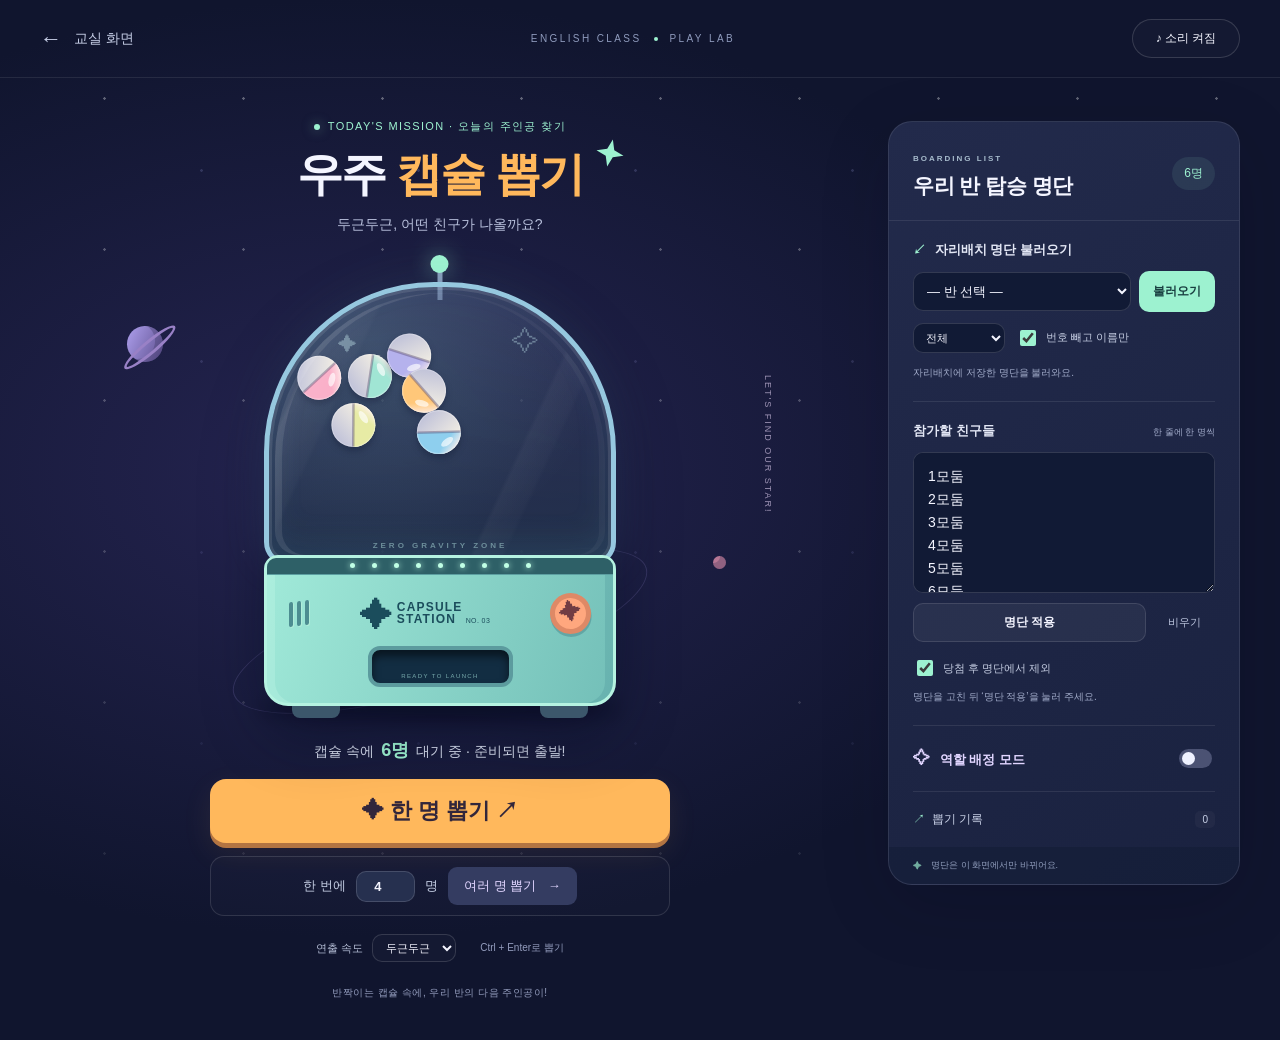
==== capsule/index.html @ 3802c1b8 "Add space capsule draw as a separate classroom tool Preserve the existing roulette and add a capsule" ====
<!DOCTYPE html>
<html lang="ko">
<head>
  <meta charset="UTF-8">
  <meta name="viewport" content="width=device-width,initial-scale=1">
  <meta name="theme-color" content="#10152e">
  <meta name="description" content="우리 반의 오늘의 주인공! 통통 튀는 우주 캡슐로 한 명, 여러 명, 역할을 뽑아요.">
  <title>우주 캡슐 뽑기 · English Class</title>
  <link rel="stylesheet" href="style.css">
  <script src="app.js" defer></script>
</head>
<body>
  <div class="space-stars" aria-hidden="true"></div>
  <header class="topbar">
    <a class="back-link" href="../"><span aria-hidden="true">←</span> 교실 화면</a>
    <span class="brand">ENGLISH CLASS <span class="brand-dot"></span> PLAY LAB</span>
    <button id="sound" class="quiet-button" type="button" aria-pressed="true">♪ 소리 켜짐</button>
  </header>
  <main class="layout">
    <section class="play-area" aria-labelledby="page-title">
      <div class="mission-label"><span></span> TODAY'S MISSION · 오늘의 주인공 찾기</div>
      <h1 id="page-title">우주 <span>캡슐 뽑기</span><svg viewBox="0 0 50 50" aria-hidden="true"><path d="M25 2 31 19 48 25 31 31 25 48 19 31 2 25 19 19Z"/></svg></h1>
      <p class="intro">두근두근, 어떤 친구가 나올까요?</p>

      <div class="machine-scene" id="machine-scene">
        <span class="planet planet-one" aria-hidden="true"></span>
        <span class="planet planet-two" aria-hidden="true"></span>
        <span class="orbit-word" aria-hidden="true">LET'S FIND OUR STAR!</span>
        <div class="machine" id="machine" aria-label="알록달록한 캡슐이 떠다니는 우주 캡슐 기계">
          <div class="antenna" aria-hidden="true"><i></i></div>
          <div class="dome">
            <div class="dome-stars" aria-hidden="true">✦ <span>✧</span> ✦</div>
            <canvas id="capsules" aria-hidden="true"></canvas>
            <div class="glass-shine" aria-hidden="true"></div>
            <div class="dome-label" aria-hidden="true">ZERO GRAVITY ZONE</div>
          </div>
          <div class="machine-base">
            <div class="light-strip" aria-hidden="true"><i></i><i></i><i></i><i></i><i></i><i></i><i></i><i></i><i></i></div>
            <div class="base-front">
              <div class="vents" aria-hidden="true"><i></i><i></i><i></i></div>
              <div class="station-mark" aria-hidden="true"><span>✦</span> CAPSULE<br>STATION <small>NO. 03</small></div>
              <div class="dial" aria-hidden="true">✦</div>
            </div>
            <div class="chute" aria-hidden="true"><div class="delivery-capsule"></div><span>READY TO LAUNCH</span></div>
          </div>
          <div class="machine-feet" aria-hidden="true"><i></i><i></i></div>
        </div>
      </div>

      <div class="flight-status" id="flight-status" role="status" aria-live="polite">캡슐을 준비하고 있어요.</div>
      <div class="launch-controls">
        <button id="draw-one" class="launch-button" type="button"><span aria-hidden="true">✦</span> 한 명 뽑기 <span aria-hidden="true">↗</span></button>
        <div class="multi-controls">
          <label for="pick-count">한 번에</label>
          <input id="pick-count" type="number" min="1" max="999" value="4" inputmode="numeric" aria-label="여러 명 뽑기 인원">
          <span>명</span>
          <button id="draw-many" type="button">여러 명 뽑기 <span aria-hidden="true">→</span></button>
        </div>
      </div>
      <div class="play-options">
        <label for="pace">연출 속도</label>
        <select id="pace"><option value="normal">두근두근</option><option value="quick">빠르게</option></select>
        <span class="keyboard-hint">Ctrl + Enter로 뽑기</span>
      </div>
      <p class="footnote">반짝이는 캡슐 속에, 우리 반의 다음 주인공이!</p>
    </section>

    <aside class="control-panel" aria-label="명단과 뽑기 설정">
      <div class="panel-heading"><div><span class="eyebrow">BOARDING LIST</span><h2>우리 반 탑승 명단</h2></div><span id="pool-count" class="count-pill">0명</span></div>
      <fieldset id="settings" class="settings">
        <section class="panel-section">
          <h3><span aria-hidden="true">↙</span> 자리배치 명단 불러오기</h3>
          <div class="row"><label class="sr-only" for="class-select">반 선택</label><select id="class-select"><option value="">— 반 선택 —</option>
<option value="3-3-영어">3-3-영어</option>
<option value="3-4-영어">3-4-영어</option>
<option value="4-1-영어">4-1-영어</option>
<option value="4-2-영어">4-2-영어</option>
<option value="4-3-영어">4-3-영어</option>
<option value="5-1-과학">5-1-과학</option>
<option value="5-2-과학">5-2-과학</option>
<option value="5-3-과학">5-3-과학</option>
<option value="6-1-과학">6-1-과학</option>
<option value="6-2-과학">6-2-과학</option>
<option value="6-3-과학">6-3-과학</option></select><button id="load-class" class="mint-button" type="button">불러오기</button></div>
          <div class="filter-row"><label class="sr-only" for="gender-filter">명단 필터</label><select id="gender-filter"><option value="all">전체</option><option value="male">남학생만</option><option value="female">여학생만</option></select><label class="check"><input type="checkbox" id="strip-number" checked> 번호 빼고 이름만</label></div>
          <p id="load-status" class="hint" role="status">자리배치에 저장한 명단을 불러와요.</p>
        </section>
        <section class="panel-section">
          <div class="section-heading"><h3><label for="names">참가할 친구들</label></h3><span class="hint">한 줄에 한 명씩</span></div>
          <textarea id="names" rows="5" spellcheck="false">1모둠
2모둠
3모둠
4모둠
5모둠
6모둠</textarea>
          <div class="row"><button id="apply-names" class="soft-button" type="button">명단 적용</button><button id="clear-names" class="text-button" type="button">비우기</button></div>
          <label class="check remove-check"><input type="checkbox" id="remove-winners" checked> 당첨 후 명단에서 제외</label>
          <p id="names-status" class="hint" role="status">명단을 고친 뒤 ‘명단 적용’을 눌러 주세요.</p>
        </section>
        <section class="panel-section role-section">
          <label class="role-toggle" for="role-mode"><span><span aria-hidden="true">✧</span> 역할 배정 모드</span><input type="checkbox" id="role-mode" role="switch"></label>
          <div id="role-box" hidden>
            <label class="sr-only" for="roles">배정할 역할</label>
            <textarea id="roles" rows="4" placeholder="왕&#10;신하 x3&#10;농부"></textarea>
            <p class="hint">‘신하 x3’처럼 쓰면 같은 역할을 3명에게 배정해요.</p>
            <div class="row presets"><label class="sr-only" for="preset-select">저장한 역할 세트</label><select id="preset-select"><option value="">저장한 역할 세트</option></select><button id="save-preset" class="icon-button" type="button" title="역할 세트 저장" aria-label="역할 세트 저장">＋</button><button id="delete-preset" class="icon-button" type="button" title="선택한 역할 세트 삭제" aria-label="선택한 역할 세트 삭제">−</button></div>
            <p id="role-status" class="role-summary"></p>
          </div>
        </section>
      </fieldset>
      <details class="history-section"><summary>뽑기 기록 <span id="history-count">0</span></summary><ol id="history-list"><li class="empty-history">첫 번째 주인공을 뽑아 보세요.</li></ol></details>
      <div class="panel-footer"><span aria-hidden="true">✦</span> 명단은 이 화면에서만 바뀌어요.</div>
    </aside>
  </main>

  <dialog id="result-dialog" aria-labelledby="result-title">
    <div class="result-header"><span class="eyebrow" id="result-eyebrow">MISSION COMPLETE</span><h2 id="result-title">오늘의 주인공!</h2><p id="result-subtitle" role="status" aria-live="polite">캡슐이 열리고 있어요.</p></div>
    <div id="winner-cards" class="winner-cards"></div>
    <div class="result-actions"><button id="keep-winners" class="soft-button" type="button">명단 유지</button><button id="exclude-winners" class="launch-button" type="button">제외하고 계속 <span aria-hidden="true">↗</span></button></div>
  </dialog>
  <canvas id="confetti" aria-hidden="true"></canvas>
</body>
</html>
---- capsule/style.css ----
@font-face{font-family:A2Z;src:url('../font/A2Z-Regular.ttf') format('truetype');font-weight:400;font-display:swap}
@font-face{font-family:A2Z;src:url('../font/A2Z-Bold.ttf') format('truetype');font-weight:700;font-display:swap}
@font-face{font-family:A2Z;src:url('../font/A2Z-Black.ttf') format('truetype');font-weight:900;font-display:swap}
:root{color-scheme:dark;--bg:#10152e;--panel:#1b2342;--line:#ffffff16;--text:#f4f5ff;--muted:#a0aac8;--mint:#9df2d0;--orange:#ffb85c;--pink:#fa9fba}
*{box-sizing:border-box}
body{margin:0;background:radial-gradient(ellipse at 28% 45%,#252451 0,transparent 58%),var(--bg);font-family:A2Z,sans-serif;color:var(--text);min-height:100vh}
button,input,textarea,select{font:inherit}
button,a,input,textarea,select,summary{-webkit-tap-highlight-color:transparent}
button,select,summary{cursor:pointer}
button{border:0;color:inherit;transition:transform .18s,filter .18s,background .18s}
button:hover:enabled{filter:brightness(1.12);transform:translateY(-2px)}
button:active:enabled{transform:translateY(1px)}
button:disabled{cursor:default;opacity:.45}
:focus-visible{outline:3px solid var(--mint);outline-offset:4px}
input,select,textarea{border:1px solid #ffffff24;background:#111a35;color:var(--text);border-radius:10px;min-width:0}
input:focus,textarea:focus,select:focus{border-color:var(--mint)}
select{padding:10px 9px;font-size:13px}
textarea{display:block;width:100%;padding:12px 14px;resize:vertical;line-height:1.65;font-size:14px;min-height:90px}
input[type=checkbox]{accent-color:var(--mint);width:16px;height:16px;flex-shrink:0;cursor:pointer}
a{color:inherit;text-decoration:none}
[hidden]{display:none!important}
.sr-only{position:absolute;width:1px;height:1px;padding:0;margin:-1px;overflow:hidden;clip:rect(0,0,0,0);white-space:nowrap;border:0}
.space-stars{position:fixed;inset:0;z-index:-1;pointer-events:none;background-image:radial-gradient(circle,#ffffff88 1px,transparent 1.5px),radial-gradient(circle,#9496d966 1px,transparent 1.6px);background-size:139px 151px,217px 191px;background-position:35px 23px,93px 75px;mask-image:linear-gradient(#000a,#0002)}
.topbar{height:78px;max-width:1480px;margin:auto;padding:0 40px;display:flex;align-items:center;justify-content:space-between;border-bottom:1px solid var(--line);gap:16px}
.back-link{display:flex;align-items:center;gap:12px;font-size:14px;color:#c6cee6}
.back-link span{font-size:22px}
.back-link:hover{color:var(--mint)}
.brand{font-size:10px;letter-spacing:2.4px;color:#8f9bbd;display:flex;align-items:center;gap:12px}
.brand-dot{width:4px;height:4px;background:var(--mint);border-radius:50%}
.quiet-button{border:1px solid #ffffff26;background:#ffffff05;padding:10px 14px;border-radius:24px;font-size:12px;min-width:108px}
.layout{max-width:1390px;margin:auto;display:grid;grid-template-columns:minmax(0,1fr) 352px;gap:48px;padding:36px 40px 40px;align-items:start}
.play-area{text-align:center;min-width:0;position:relative}
.mission-label{font-size:11px;letter-spacing:1.4px;color:var(--mint);display:flex;gap:8px;align-items:center;justify-content:center;margin:5px 0 12px}
.mission-label>span{width:6px;height:6px;border-radius:50%;background:var(--mint);box-shadow:0 0 12px #9df2d080}
h1{font-size:clamp(32px,3.6vw,49px);font-weight:900;letter-spacing:-2px;margin:0;line-height:1.25;position:relative;display:inline-block}
h1>span{color:var(--orange)}
h1 svg{position:absolute;right:-42px;top:-8px;width:30px;fill:var(--mint);transform:rotate(12deg)}
.intro{font-size:14px;color:#b8c0dc;margin:12px 0 0}
.machine-scene{height:488px;position:relative;display:flex;align-items:flex-end;justify-content:center;margin:0 auto 14px;max-width:680px}
.machine-scene:before{content:'';width:430px;height:110px;position:absolute;bottom:35px;border:1px solid #b4a0f22c;border-radius:50%;transform:rotate(-17deg)}
.machine-scene:after{content:'';position:absolute;bottom:1px;width:360px;height:24px;border-radius:50%;background:#03061777;filter:blur(9px)}
.planet{position:absolute;border-radius:50%;background:linear-gradient(140deg,#b0a2f0,#5b4c8b);width:36px;height:36px;left:4%;top:19%;box-shadow:inset -6px -6px 0 #2c264b44;transform:rotate(-24deg)}
.planet:after{content:'';position:absolute;top:16px;left:-12px;width:60px;height:8px;border:3px solid #9981c6;border-radius:50%;transform:rotate(-16deg)}
.planet-two{width:13px;height:13px;left:auto;right:8%;top:66%;background:var(--pink);opacity:.7;transform:none}
.planet-two:after{display:none}
.orbit-word{position:absolute;right:1%;top:29%;font-size:9px;letter-spacing:2px;color:#9e94b5;writing-mode:vertical-rl}
.machine{width:352px;height:440px;position:relative;z-index:1;filter:drop-shadow(0 20px 30px #02092066);transform-origin:50% 90%}
.antenna{position:absolute;top:-17px;left:50%;width:5px;height:35px;background:#8494b7;transform:translateX(-50%);z-index:0}
.antenna i{position:absolute;width:18px;height:18px;top:-10px;left:-7px;border-radius:50%;background:var(--mint);box-shadow:0 0 22px #9df2d07a}
.dome{position:relative;height:284px;border-radius:170px 170px 24px 24px;border:5px solid #96c8df;background:radial-gradient(ellipse at 30% 20%,#a1f2e52b,transparent 70%),linear-gradient(#4b528066,#24344dd9);overflow:hidden;box-shadow:inset 0 0 0 3px #ffffff1a,inset 0 -15px 35px #5cb1cd22,0 0 45px #72d8d918}
#capsules{width:100%;height:100%;display:block}
.dome-stars{position:absolute;top:40px;left:69px;font-size:19px;color:#c6ebef66;letter-spacing:75px;white-space:nowrap;pointer-events:none}
.dome-stars span{font-size:27px}
.glass-shine{position:absolute;inset:6px;border-radius:inherit;pointer-events:none;background:linear-gradient(115deg,transparent 14%,#ffffff12 15%,#ffffff06 24%,transparent 25%,transparent 70%,#ffffff09 71%,#ffffff05 77%,transparent 78%);box-shadow:inset 7px 0 0 #ffffff18,inset -6px 0 0 #ffffff0a}
.dome-label{position:absolute;bottom:11px;left:0;right:0;font-size:8px;font-weight:700;letter-spacing:3px;color:#b1e2e080;pointer-events:none}
.machine-base{margin-top:-11px;position:relative;border-radius:14px 14px 24px 24px;background:linear-gradient(110deg,#a1ead9,#73bfb8);height:151px;border:3px solid #b5f3e1;box-shadow:inset -8px 0 0 #529a9b55,inset 8px 0 0 #d4ffed33}
.light-strip{height:17px;display:flex;align-items:center;justify-content:center;gap:17px;border-bottom:1px solid #5c9fa1;background:#2e6067;border-radius:9px 9px 0 0}
.light-strip i{display:block;width:5px;height:5px;background:#c0ffe5;box-shadow:0 0 6px #c0ffe5;border-radius:50%;transition:background .2s}
.base-front{display:flex;align-items:center;justify-content:space-between;padding:15px 22px 8px;height:70px}
.vents{display:flex;gap:4px;transform:skewY(-7deg)}
.vents i{width:4px;height:25px;border-radius:5px;background:#4d8d91;box-shadow:1px 1px 0 #c6f6de88}
.station-mark{font-size:12px;font-weight:900;letter-spacing:1.2px;line-height:1.05;color:#1b4d5c;position:relative;text-align:left;padding-left:28px}
.station-mark>span{font-size:32px;position:absolute;left:-9px;top:-1px}
.station-mark small{font-size:7px;font-weight:400;letter-spacing:.4px;margin-left:5px}
.dial{width:41px;height:41px;background:#ffa77e;border:5px solid #de8966;border-radius:50%;color:#713c43;font-size:23px;line-height:29px;box-shadow:0 3px 0 #4e8c9188;transform:rotate(-12deg)}
.chute{height:41px;border:4px solid #5c9b9e;background:#122d42;box-shadow:inset 0 6px 8px #0008;border-radius:12px;margin:1px auto;width:145px;position:relative;overflow:hidden}
.chute>span{font-size:6px;letter-spacing:1.4px;color:#7aadae;position:absolute;bottom:4px;left:0;right:0}
.delivery-capsule{position:absolute;left:54px;top:-45px;width:31px;height:31px;border-radius:50%;background:linear-gradient(#ffb6cd 0 48%,#ba6a86 49% 53%,#fff2d7 54%);box-shadow:0 3px 8px #0008}
.machine-feet{display:flex;justify-content:space-between;margin:0 28px}
.machine-feet i{width:48px;height:12px;background:#3c576b;border-radius:0 0 8px 8px}
.mixing .machine{animation:machine-rumble .17s ease-in-out infinite alternate}
.mixing .light-strip i{animation:lights .35s infinite alternate}
.mixing .light-strip i:nth-child(2n){animation-delay:.17s}
.mixing .dial{animation:dial-spin .9s linear infinite}
.delivering .delivery-capsule{animation:delivery .65s cubic-bezier(.22,.8,.3,1) both}
.delivering .antenna i{background:#ffbb67;box-shadow:0 0 45px #ffbb67}
@keyframes machine-rumble{from{transform:rotate(-.65deg) translateY(0)}to{transform:rotate(.65deg) translateY(-2px)}}
@keyframes lights{to{background:#ffd68a;box-shadow:0 0 13px #ffd68a}}
@keyframes dial-spin{to{transform:rotate(348deg)}}
@keyframes delivery{0%{top:-45px;transform:rotate(-90deg)}65%{top:0;transform:rotate(10deg)}85%{top:-8px}100%{top:0;transform:rotate(0)}}
.flight-status{height:auto;min-height:24px;font-size:14px;color:#d5dbec;margin:0 10px 15px;line-height:1.6}
.flight-status strong{font-size:18px;color:var(--mint);margin:0 3px}
.launch-controls{max-width:460px;margin:auto;display:grid;gap:13px}
.launch-button{background:var(--orange);color:#32263b;font-weight:900;border-radius:16px;padding:17px 25px;font-size:22px;box-shadow:0 5px 0 #b27442,0 10px 30px #ffb85c16;display:flex;justify-content:center;align-items:center;gap:22px;min-height:62px}
.launch-button>span:first-child{font-size:27px}
.multi-controls{display:flex;align-items:center;justify-content:center;gap:10px;background:#ffffff04;border:1px solid #ffffff1f;border-radius:14px;padding:10px 14px;font-size:13px;color:#c5cee4}
#pick-count{width:59px;text-align:center;padding:7px 3px;font-weight:700;background:#26304f}
#draw-many{border-radius:9px;background:#343c61;font-size:13px;padding:10px 16px;color:#e1d5ff;white-space:nowrap}
#draw-many span{margin-left:8px}
.play-options{display:flex;align-items:center;justify-content:center;gap:9px;margin-top:18px;color:#b6bfd7;font-size:11px}
.play-options select{padding:6px 9px;font-size:11px;background:#ffffff05}
.keyboard-hint{font-size:10px;margin-left:15px;color:#939cbd}
.footnote{font-size:10px;letter-spacing:.5px;color:#939cbd;margin:24px 0 0}
.control-panel{background:linear-gradient(145deg,#222a4b,#1a2240);border:1px solid #ffffff18;border-radius:24px;box-shadow:0 20px 70px #02061826;margin-top:7px;overflow:hidden}
.panel-heading{padding:25px 24px 20px;display:flex;align-items:center;justify-content:space-between;gap:12px;border-bottom:1px solid var(--line)}
.eyebrow{font-size:8px;color:#a7bbcc;letter-spacing:2px;font-weight:700}
.panel-heading h2{font-size:21px;margin:7px 0 0;font-weight:900;letter-spacing:-.5px}
.count-pill{display:inline-flex;background:#9df2d017;color:var(--mint);font-size:12px;padding:8px 12px;border-radius:20px;white-space:nowrap}
.settings{padding:0 24px;margin:0;border:0;min-width:0}
.panel-section{border-bottom:1px solid var(--line);padding:20px 0}
h3{font-size:13px;font-weight:700;margin:0 0 12px;color:#e3e7f5}
h3>span{color:var(--mint);margin-right:5px}
.row{display:flex;gap:8px;align-items:center}
.row>select{flex:1;width:0}
.mint-button{font-size:12px;padding:12px 14px;border-radius:10px;background:var(--mint);color:#193f40;font-weight:700;white-space:nowrap}
.filter-row{display:flex;gap:11px;align-items:center;margin:11px 0}
.filter-row select{font-size:11px;padding:7px 8px;width:92px}
.check{display:flex;gap:7px;align-items:center;font-size:11px;color:#c5cde2;line-height:1.4}
.hint{font-size:10px;color:var(--muted);line-height:1.7;margin:9px 0 0;overflow-wrap:anywhere}
.hint.ok{color:var(--mint)}
.hint.error{color:#ffb6bc}
.section-heading{display:flex;justify-content:space-between;align-items:baseline;gap:8px}
.section-heading .hint{margin:0;font-size:9px}
#names{margin-bottom:10px}
.soft-button{background:#ffffff0d;border:1px solid #ffffff1e;border-radius:10px;padding:10px 18px;font-size:12px;font-weight:700}
#apply-names{flex:1}
.text-button{background:transparent;color:#b9c2db;font-size:11px;padding:10px 14px;border-radius:10px}
.remove-check{margin-top:15px}
.role-toggle{display:flex;align-items:center;justify-content:space-between;cursor:pointer;font-size:13px;font-weight:700;color:#e1d5ff;gap:12px}
.role-toggle>span>span{font-size:17px;margin-right:6px}
.role-toggle input{appearance:none;width:33px;height:19px;border-radius:20px;background:#4b5273;border:0;position:relative;transition:background .2s}
.role-toggle input:before{content:'';position:absolute;width:13px;height:13px;background:#eff2ff;border-radius:50%;top:3px;left:3px;transition:transform .2s}
.role-toggle input:checked{background:#9a84dc}
.role-toggle input:checked:before{transform:translateX(14px)}
#role-box{margin-top:15px}
.presets{margin-top:12px}
.presets select{font-size:11px;padding:9px 7px}
.icon-button{width:31px;height:31px;border-radius:8px;background:#ffffff09;border:1px solid #ffffff18;font-size:17px;line-height:1}
.role-summary{font-size:11px;color:var(--mint);margin:12px 0 0;line-height:1.6}
.history-section{padding:19px 24px;font-size:12px}
.history-section summary{color:#c9d1e7;list-style:none;display:flex;justify-content:space-between;align-items:center}
.history-section summary:before{content:'↗';margin-right:7px;color:var(--mint)}
.history-section summary>span{margin-left:auto;font-size:10px;padding:3px 7px;background:#ffffff09;border-radius:5px}
.history-section[open] summary{margin-bottom:12px}
#history-list{padding-left:20px;max-height:175px;overflow:auto;font-size:11px;line-height:1.8;color:#c7cfe3;margin:0}
#history-list li{padding:5px 0}
.empty-history{list-style:none;margin-left:-20px;color:#929dbd}
.panel-footer{background:#111a3166;padding:12px 24px;font-size:9px;color:#929fbe;display:flex;gap:9px;align-items:center}
.panel-footer span{color:#9df2d0aa}
#result-dialog{color:var(--text);background:radial-gradient(ellipse at top,#33345d,#1c2442 70%);border:1px solid #a9b1ef40;border-radius:30px;box-shadow:0 35px 100px #0007;width:min(940px,calc(100% - 40px));max-height:calc(100dvh - 40px);padding:38px 30px 30px;overflow:auto}
#result-dialog::backdrop{background:#070b23dc;backdrop-filter:blur(8px)}
.result-header{text-align:center}
.result-header .eyebrow{font-size:10px;color:var(--mint);letter-spacing:3px}
.result-header h2{font-size:38px;font-weight:900;color:var(--orange);letter-spacing:-1px;margin:10px 0}
.result-header p{font-size:13px;color:#bec7e0;min-height:21px;margin:8px 0 24px}
.winner-cards{display:grid;grid-template-columns:repeat(auto-fit,minmax(160px,1fr));gap:15px;max-width:780px;margin:0 auto 28px}
.winner-cards.single{max-width:360px;grid-template-columns:1fr}
.winner-card{position:relative;min-height:178px;border-radius:20px;border:1px solid #ffffff18;background:#ffffff05;display:flex;flex-direction:column;align-items:center;justify-content:center;overflow:hidden;padding:24px 12px;isolation:isolate}
.single .winner-card{min-height:260px}
.winner-role{font-size:13px;line-height:1.4;color:#d7d7f1;margin-bottom:15px;min-height:19px;overflow-wrap:anywhere;text-align:center;z-index:2}
.winner-name{font-size:clamp(23px,3vw,38px);font-weight:900;text-align:center;line-height:1.3;overflow-wrap:anywhere;max-width:100%;padding:8px 15px;z-index:2;background:#fff0d4;color:#47344d;border-radius:12px;box-shadow:0 4px 0 #d39c65;opacity:0;transform:scale(.7) translateY(15px)}
.single .winner-name{font-size:clamp(35px,5vw,58px)}
.reveal-shell{position:absolute;width:78px;height:78px;left:calc(50% - 39px);top:calc(50% - 26px);z-index:3;filter:drop-shadow(0 6px 10px #0004);animation:shell-wait .8s ease-in-out infinite alternate}
.shell-top,.shell-bottom{position:absolute;width:78px;height:39px;background:linear-gradient(120deg,#fff8,var(--cap-color,#ffabca) 60%);border:2px solid #ffffff50;transition:transform .7s cubic-bezier(.2,.8,.2,1),opacity .7s}
.shell-top{top:0;border-radius:50px 50px 0 0;border-bottom:3px solid #68416d88}
.shell-bottom{bottom:0;border-radius:0 0 50px 50px;background:linear-gradient(130deg,#fff8e4,#e0def1);border-top:2px solid #81709177}
.shell-top:before{content:'';position:absolute;width:16px;height:7px;border-radius:50%;background:#fff9;top:9px;left:12px;transform:rotate(-29deg)}
.opened .reveal-shell{animation:none}
.opened .shell-top{transform:translate(-18px,-85px) rotate(-30deg);opacity:0}
.opened .shell-bottom{transform:translate(16px,85px) rotate(24deg);opacity:0}
.opened .winner-name{animation:name-reveal .65s .15s cubic-bezier(.2,1.4,.3,1) forwards}
.winner-card.opened{border-color:#9df2d038;background:radial-gradient(ellipse,#ffce8a14,transparent 80%),#ffffff05}
.winner-card.opened:after{content:'✦';position:absolute;top:19px;right:17px;font-size:16px;color:var(--orange);animation:star-reveal .7s forwards}
@keyframes shell-wait{to{transform:translateY(-8px) rotate(10deg)}}
@keyframes name-reveal{to{opacity:1;transform:scale(1) translateY(0)}}
@keyframes star-reveal{from{transform:scale(0) rotate(-90deg)}to{transform:scale(1) rotate(0)}}
.result-actions{display:flex;justify-content:center;gap:12px;position:sticky;bottom:-30px;background:linear-gradient(transparent,#1c2442 30%);padding:16px 0 8px}
.result-actions .soft-button{font-size:14px;padding:13px 23px;background:#313956}
.result-actions .launch-button{font-size:16px;min-height:48px;padding:13px 23px;gap:12px;border-radius:12px;box-shadow:0 3px 0 #b27442}
#confetti{position:fixed;inset:0;width:100%;height:100%;pointer-events:none;z-index:99999}
@media(min-width:1600px){.layout{padding-top:50px;gap:75px}.machine-scene{height:530px}.machine{transform:scale(1.08);transform-origin:bottom}.mixing .machine{animation:none}}
@media(max-width:1100px){.layout{gap:25px;padding:30px 24px}.topbar{padding:0 24px}.control-panel{width:320px}.layout{grid-template-columns:minmax(0,1fr) 320px}.machine-scene{height:460px}.planet-one{left:0}.planet-two,.orbit-word{display:none}h1{font-size:36px}h1 svg{right:-29px;width:23px}.launch-controls{max-width:380px}.settings{padding:0 20px}.panel-heading{padding:22px 20px}.panel-heading h2{font-size:19px}.keyboard-hint{display:none}}
@media(max-width:780px){.topbar{height:66px;padding:0 20px}.brand{font-size:8px;letter-spacing:1px}.brand-dot,.brand-dot~*{display:none}.layout{grid-template-columns:1fr;gap:32px;padding:27px 20px 35px}.play-area{max-width:650px;margin:auto;width:100%}.control-panel{width:100%;max-width:580px;margin:0 auto}.machine-scene{height:460px;margin-top:0}.footnote{display:none}.play-options{margin-top:17px}.panel-heading{padding:24px}.settings{padding:0 24px}.mission-label{font-size:10px}.control-panel h2{font-size:22px}.history-section{padding:20px 24px}.planet-one{left:6%}.planet-two{display:block}.orbit-word{display:block;right:2%}}
@media(max-width:420px){.brand{display:none}.topbar{padding:0 18px}.layout{padding:25px 16px 30px}h1{font-size:34px}.intro{font-size:12px}.machine-scene{height:421px;margin-bottom:0}.machine{transform:scale(.88);transform-origin:50% 100%}.mixing .machine{animation:none}.machine-scene:before{width:310px;bottom:40px}.machine-scene:after{width:280px}.planet-one{left:0%;top:15%;width:26px;height:26px}.planet-one:after{width:43px;left:-9px;top:11px}.orbit-word{display:none}.flight-status{font-size:12px}.launch-button{font-size:20px}.multi-controls{gap:7px;padding:10px}.multi-controls button{padding:10px 12px!important}.mission-label{letter-spacing:.8px;font-size:9px}.panel-heading{padding:22px 20px}.settings{padding:0 20px}.result-header h2{font-size:30px}#result-dialog{padding:30px 17px 20px;width:calc(100% - 20px);max-height:calc(100dvh - 20px);border-radius:24px}.winner-cards{grid-template-columns:repeat(2,minmax(0,1fr));gap:10px}.winner-cards.single{grid-template-columns:1fr}.winner-name{font-size:24px;padding:8px}.winner-role{font-size:12px}.winner-card{min-height:170px;padding:20px 8px}.result-actions{gap:8px;bottom:-20px}.result-actions button{padding:12px 15px!important;font-size:13px!important}}
@media(prefers-reduced-motion:reduce){*,*:before,*:after{animation:none!important;transition:none!important;scroll-behavior:auto!important}.opened .winner-name{opacity:1;transform:none}.opened .reveal-shell{display:none}.delivery-capsule{display:none}.result-header p{transition:none}}
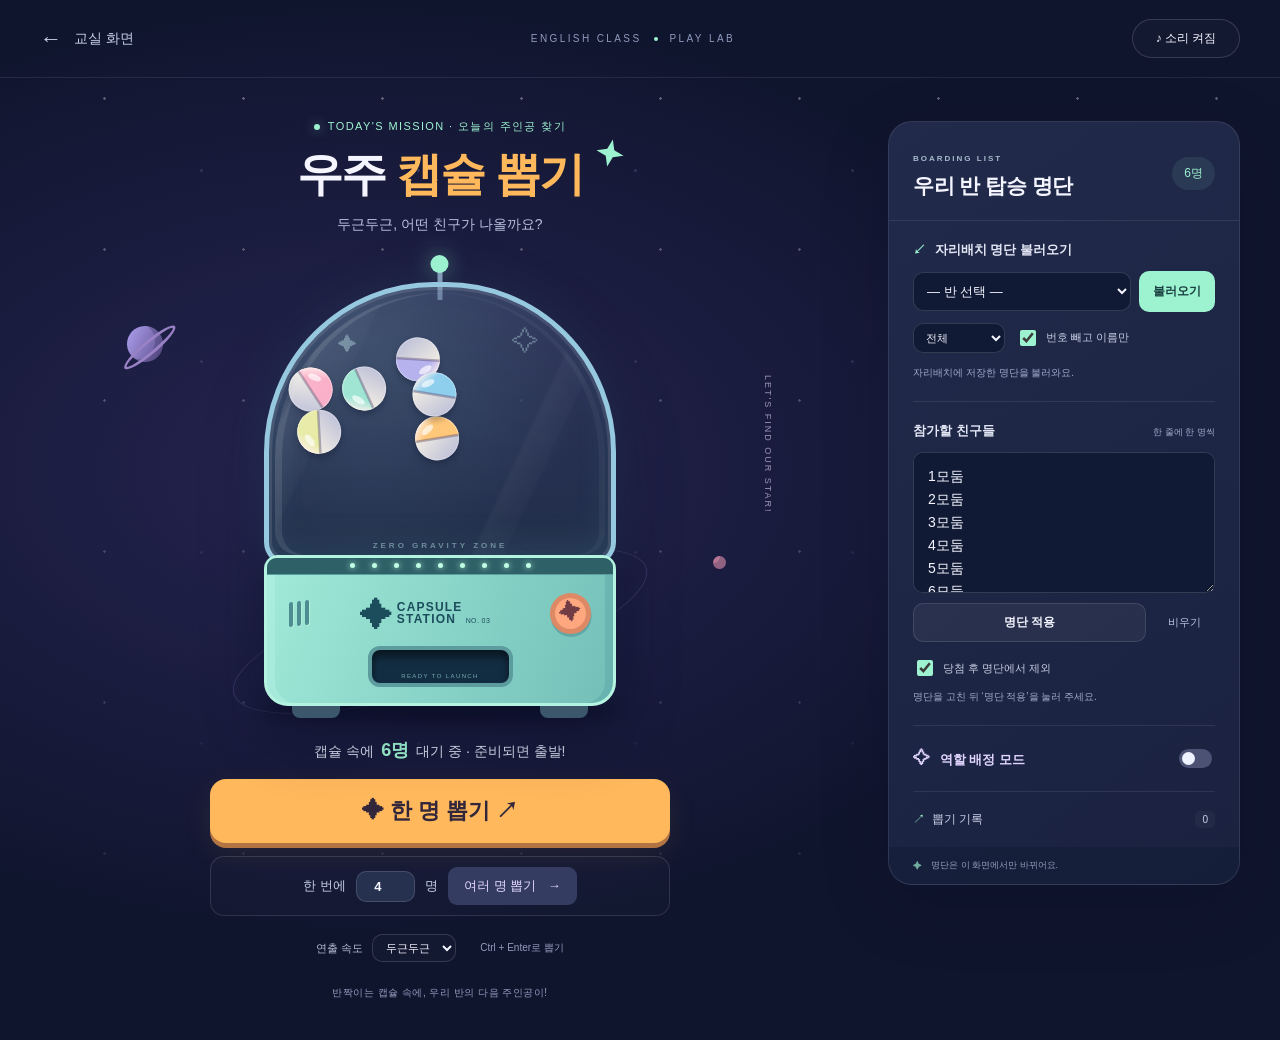
==== commit 68ebdd69: "Enhance capsule flight and opening with full-screen winner reveals Animate capsules from the machine" ====
--- a/capsule/index.html
+++ b/capsule/index.html
@@ -6,8 +6,8 @@
   <meta name="theme-color" content="#10152e">
   <meta name="description" content="우리 반의 오늘의 주인공! 통통 튀는 우주 캡슐로 한 명, 여러 명, 역할을 뽑아요.">
   <title>우주 캡슐 뽑기 · English Class</title>
-  <link rel="stylesheet" href="style.css">
-  <script src="app.js" defer></script>
+  <link rel="stylesheet" href="style.css?v=2">
+  <script src="app.js?v=2" defer></script>
 </head>
 <body>
   <div class="space-stars" aria-hidden="true"></div>
@@ -115,6 +115,19 @@
 
   <dialog id="result-dialog" aria-labelledby="result-title">
     <div class="result-header"><span class="eyebrow" id="result-eyebrow">MISSION COMPLETE</span><h2 id="result-title">오늘의 주인공!</h2><p id="result-subtitle" role="status" aria-live="polite">캡슐이 열리고 있어요.</p></div>
+    <div id="spotlight" class="spotlight" aria-live="off">
+      <div class="spotlight-rays" aria-hidden="true"></div>
+      <div class="landing-ring ring-one" aria-hidden="true"></div><div class="landing-ring ring-two" aria-hidden="true"></div>
+      <div class="landing-shadow" aria-hidden="true"></div>
+      <div id="capsule-flight" class="capsule-flight" aria-hidden="true">
+        <div class="flight-trail"></div>
+        <div class="hero-capsule"><div class="hero-top"><span>✦</span></div><div class="hero-bottom"></div><div class="hero-seal">★</div></div>
+      </div>
+      <div class="burst-stars" aria-hidden="true"><i>✦</i><i>✧</i><i>✦</i><i>✧</i><i>✦</i><i>✧</i></div>
+      <div class="spotlight-label" id="spotlight-role"></div>
+      <div class="spotlight-name" id="spotlight-name"></div>
+      <div class="spotlight-progress" id="spotlight-progress"></div>
+    </div>
     <div id="winner-cards" class="winner-cards"></div>
     <div class="result-actions"><button id="keep-winners" class="soft-button" type="button">명단 유지</button><button id="exclude-winners" class="launch-button" type="button">제외하고 계속 <span aria-hidden="true">↗</span></button></div>
   </dialog>
--- a/capsule/style.css
+++ b/capsule/style.css
@@ -173,3 +173,70 @@
 @media(max-width:780px){.topbar{height:66px;padding:0 20px}.brand{font-size:8px;letter-spacing:1px}.brand-dot,.brand-dot~*{display:none}.layout{grid-template-columns:1fr;gap:32px;padding:27px 20px 35px}.play-area{max-width:650px;margin:auto;width:100%}.control-panel{width:100%;max-width:580px;margin:0 auto}.machine-scene{height:460px;margin-top:0}.footnote{display:none}.play-options{margin-top:17px}.panel-heading{padding:24px}.settings{padding:0 24px}.mission-label{font-size:10px}.control-panel h2{font-size:22px}.history-section{padding:20px 24px}.planet-one{left:6%}.planet-two{display:block}.orbit-word{display:block;right:2%}}
 @media(max-width:420px){.brand{display:none}.topbar{padding:0 18px}.layout{padding:25px 16px 30px}h1{font-size:34px}.intro{font-size:12px}.machine-scene{height:421px;margin-bottom:0}.machine{transform:scale(.88);transform-origin:50% 100%}.mixing .machine{animation:none}.machine-scene:before{width:310px;bottom:40px}.machine-scene:after{width:280px}.planet-one{left:0%;top:15%;width:26px;height:26px}.planet-one:after{width:43px;left:-9px;top:11px}.orbit-word{display:none}.flight-status{font-size:12px}.launch-button{font-size:20px}.multi-controls{gap:7px;padding:10px}.multi-controls button{padding:10px 12px!important}.mission-label{letter-spacing:.8px;font-size:9px}.panel-heading{padding:22px 20px}.settings{padding:0 20px}.result-header h2{font-size:30px}#result-dialog{padding:30px 17px 20px;width:calc(100% - 20px);max-height:calc(100dvh - 20px);border-radius:24px}.winner-cards{grid-template-columns:repeat(2,minmax(0,1fr));gap:10px}.winner-cards.single{grid-template-columns:1fr}.winner-name{font-size:24px;padding:8px}.winner-role{font-size:12px}.winner-card{min-height:170px;padding:20px 8px}.result-actions{gap:8px;bottom:-20px}.result-actions button{padding:12px 15px!important;font-size:13px!important}}
 @media(prefers-reduced-motion:reduce){*,*:before,*:after{animation:none!important;transition:none!important;scroll-behavior:auto!important}.opened .winner-name{opacity:1;transform:none}.opened .reveal-shell{display:none}.delivery-capsule{display:none}.result-header p{transition:none}}
+
+/* 교실용 큰 결과 화면과, 착륙한 뒤 열리는 캡슐. */
+body:has(#result-dialog[open]){overflow:hidden}
+.delivering .chute{box-shadow:inset 0 6px 8px #0008,0 0 25px #9df2d09c}
+#result-dialog{width:100vw;max-width:none;height:100dvh;max-height:none;inset:0;margin:0;border:0;border-radius:0;padding:28px 40px 22px;overflow:hidden;background:radial-gradient(ellipse at 50% 42%,#36305c 0,#17213f 48%,#0c122c 100%)}
+#result-dialog[open]{display:flex;flex-direction:column}
+.result-header{position:relative;z-index:5;flex-shrink:0}
+.result-header .eyebrow{font-size:12px;letter-spacing:4px}
+.result-header h2{font-size:clamp(27px,3.2vw,52px);margin:8px 0;line-height:1.2}
+.result-header p{font-size:clamp(14px,1.3vw,22px);margin:8px 0 0;min-height:28px}
+.spotlight{position:relative;flex:1;min-height:280px;width:100%;isolation:isolate;overflow:hidden;display:flex;flex-direction:column;align-items:center;justify-content:center;padding:20px 20px 35px}
+.spotlight-rays{position:absolute;width:max(110vw,130vh);aspect-ratio:1;top:50%;left:50%;margin-top:calc(max(110vw,130vh) / -2);margin-left:calc(max(110vw,130vh) / -2);background:repeating-conic-gradient(from 0deg,#ffce8522 0deg 9deg,transparent 9deg 27deg);mask-image:radial-gradient(circle,transparent 0 10%,#000 22%,transparent 65%);z-index:-2;opacity:0}
+.opened .spotlight-rays{opacity:1;animation:rays-turn 26s linear infinite,light-bloom .8s both}
+@keyframes rays-turn{to{rotate:360deg}}
+@keyframes light-bloom{from{opacity:0;scale:.65}to{opacity:1;scale:1}}
+.capsule-flight{position:absolute;top:50%;left:50%;margin:-95px 0 0 -95px;width:190px;height:190px;z-index:3;filter:drop-shadow(0 15px 18px #0007);perspective:900px}
+.hero-capsule{position:relative;width:100%;height:100%;transform-origin:center}
+.hero-top,.hero-bottom{position:absolute;width:100%;height:50%;border:3px solid #fff9;box-shadow:inset -16px -8px 25px #37234225;backface-visibility:hidden}
+.hero-top{top:0;border-radius:110px 110px 0 0;background:radial-gradient(ellipse at 24% 22%,#fff9 0 4%,transparent 5%),linear-gradient(135deg,#fff4,var(--cap-color,#faadc7) 46%);border-bottom:7px solid #47395c80;display:grid;place-items:center}
+.hero-top:before{content:'';position:absolute;width:40px;height:16px;top:19px;left:28px;background:#ffffffb3;border-radius:50%;transform:rotate(-30deg)}
+.hero-top>span{font-size:40px;color:#fff9;line-height:1;transform:translateY(15px)}
+.hero-bottom{bottom:0;border-radius:0 0 110px 110px;background:linear-gradient(135deg,#fff6d8,#e8dcf4 75%);border-top:4px solid #786484}
+.hero-seal{position:absolute;top:calc(50% - 20px);left:calc(50% - 20px);width:40px;height:40px;border:4px solid #fff2ce;border-radius:50%;background:#e9b764;color:#fff8df;display:grid;place-items:center;font-size:21px;box-shadow:0 2px 4px #0004;z-index:2}
+.charging .hero-capsule{animation:hero-charge .11s ease-in-out infinite alternate;filter:drop-shadow(0 0 28px #ffdc8cc9)}
+@keyframes hero-charge{from{transform:rotate(-5deg) scale(1.02)}to{transform:rotate(5deg) scale(.98,1.04)}}
+.opened .hero-top{animation:lid-fly .9s cubic-bezier(.17,.7,.2,1) forwards}
+.opened .hero-bottom{animation:base-fly .9s cubic-bezier(.17,.7,.2,1) forwards}
+.opened .hero-seal{animation:seal-pop .45s both}
+@keyframes lid-fly{0%{transform:none;opacity:1}65%{opacity:.9}100%{transform:translate(-185px,-220px) rotate(-65deg) scale(.7);opacity:0}}
+@keyframes base-fly{0%{transform:none;opacity:1}55%{opacity:.9}100%{transform:translate(180px,225px) rotate(70deg) scale(.7);opacity:0}}
+@keyframes seal-pop{to{transform:scale(3.5) rotate(150deg);opacity:0}}
+.flight-trail{position:absolute;right:75%;top:40%;width:280px;height:50px;border-radius:50%;background:linear-gradient(90deg,transparent,#f8c08877,#fff0c9);filter:blur(14px);opacity:0;transform:rotate(-18deg);z-index:-1}
+.arriving .flight-trail{opacity:.7}
+.landing-shadow{position:absolute;left:50%;top:calc(50% + 105px);width:250px;height:26px;margin-left:-125px;background:#0007;border-radius:50%;filter:blur(9px);transition:opacity .4s}
+.opened .landing-shadow{opacity:0}
+.landing-ring{position:absolute;top:50%;left:50%;width:220px;height:220px;margin:-110px 0 0 -110px;border:3px solid #ffdb9b99;border-radius:50%;opacity:0;pointer-events:none;z-index:-1}
+.opened .landing-ring{animation:shockwave 1.15s cubic-bezier(.15,.6,.2,1) both}
+.opened .ring-two{animation-delay:.17s;border-color:#9df2d0b3}
+@keyframes shockwave{0%{opacity:0;transform:scale(.45)}15%{opacity:.9}100%{opacity:0;transform:scale(4)}}
+.spotlight-label{position:absolute;top:calc(50% - 190px);left:20px;right:20px;text-align:center;font-size:clamp(22px,3vw,46px);font-weight:700;color:var(--mint);letter-spacing:2px;line-height:1.3;z-index:5;overflow-wrap:anywhere}
+.spotlight-name{font-size:clamp(72px,14vw,260px);font-weight:900;letter-spacing:-.035em;line-height:1.15;text-align:center;max-width:100%;overflow-wrap:anywhere;color:#fff3cc;text-shadow:0 6px 0 #a9624c,0 12px 35px #040719a6,0 0 60px #ffc97633;z-index:4;opacity:0;transform:scale(.55) translateY(35px);margin:0}
+.opened .spotlight-name{animation:hero-name .7s .12s cubic-bezier(.15,1.25,.25,1) forwards}
+@keyframes hero-name{to{opacity:1;transform:scale(1) translateY(0)}}
+.spotlight-progress{position:absolute;bottom:30px;left:0;right:0;text-align:center;color:#c2cbe3;font-size:clamp(13px,1.4vw,21px);letter-spacing:1px;z-index:4}
+.burst-stars{position:absolute;inset:0;pointer-events:none;z-index:2}
+.burst-stars i{position:absolute;left:50%;top:50%;font-size:40px;font-style:normal;color:#ffcf84;opacity:0;text-shadow:0 0 25px #ffcf8466}
+.burst-stars i:nth-child(1){--sx:-330px;--sy:-170px}
+.burst-stars i:nth-child(2){--sx:310px;--sy:-160px;color:#9df2d0;font-size:60px}
+.burst-stars i:nth-child(3){--sx:-400px;--sy:100px;color:#faadc7}
+.burst-stars i:nth-child(4){--sx:370px;--sy:145px}
+.burst-stars i:nth-child(5){--sx:-140px;--sy:200px;font-size:28px}
+.burst-stars i:nth-child(6){--sx:140px;--sy:-235px;color:#b5b2ed;font-size:25px}
+.opened .burst-stars i{animation:star-splash 1.2s .05s cubic-bezier(.12,.7,.2,1) both}
+@keyframes star-splash{0%{opacity:0;transform:translate(0,0) scale(0) rotate(-70deg)}30%{opacity:1}100%{opacity:0;transform:translate(var(--sx),var(--sy)) scale(1.2) rotate(90deg)}}
+.winner-cards{width:100%;max-width:1500px;min-height:0;flex:1;overflow:auto;grid-template-columns:repeat(2,minmax(0,1fr));gap:22px;align-content:start;margin:24px auto 0;padding:10px 12px 22px;scrollbar-color:#7983a0 #17213f}
+.winner-card{min-height:210px;padding:22px 16px;border-radius:24px}
+.winner-role{font-size:clamp(21px,2.2vw,34px);margin:0 0 15px;color:var(--mint)}
+.winner-name{font-size:clamp(44px,6.5vw,112px);line-height:1.2;padding:10px 22px;border-radius:16px}
+.show-summary .winner-name{opacity:1;transform:none;animation:none}
+.show-summary .reveal-shell{display:none}
+.result-actions{position:relative;bottom:auto;flex-shrink:0;margin-top:12px;padding:14px 0 6px;background:none;z-index:5}
+.result-actions .soft-button{font-size:18px;padding:17px 28px}
+.result-actions .launch-button{font-size:21px;padding:17px 30px;border-radius:14px}
+@media(max-width:780px){#result-dialog{padding:22px 18px 18px}.spotlight{padding:20px 5px}.spotlight-label{top:calc(50% - 150px);font-size:25px}.spotlight-name{font-size:clamp(64px,16vw,125px);text-shadow:0 4px 0 #a9624c,0 8px 20px #040719a6}.winner-cards{gap:13px;padding:5px 0 15px}.winner-card{min-height:185px;padding:18px 10px}.winner-name{font-size:clamp(38px,8vw,66px);padding:9px 12px}.winner-role{font-size:22px}.burst-stars{transform:scale(.7)}}
+@media(max-width:420px){#result-dialog{width:100vw;max-height:none;padding:20px 14px 16px;border-radius:0}.result-header h2{font-size:30px}.result-header p{font-size:13px;min-height:23px}.result-header .eyebrow{font-size:9px;letter-spacing:3px}.spotlight-label{top:calc(50% - 130px);font-size:24px}.capsule-flight{width:150px;height:150px;margin:-75px 0 0 -75px}.hero-top>span{font-size:30px}.landing-shadow{top:calc(50% + 85px);width:180px;margin-left:-90px}.spotlight-progress{bottom:25px;font-size:13px}.winner-cards{grid-template-columns:1fr;gap:16px;margin-top:16px}.winner-card{min-height:160px}.winner-name{font-size:clamp(50px,15vw,68px)}.winner-role{font-size:24px}.result-actions .soft-button{font-size:14px!important;padding:15px 18px!important}.result-actions .launch-button{font-size:16px!important;padding:15px 21px!important}.burst-stars{transform:scale(.5)}}
+@media(max-height:650px) and (min-width:781px){#result-dialog{padding-top:15px;padding-bottom:12px}.result-header h2{font-size:30px}.result-header p{font-size:14px}.spotlight{min-height:220px}.spotlight-label{top:calc(50% - 125px);font-size:26px}.spotlight-name{font-size:clamp(80px,13vw,180px)}.spotlight-progress{bottom:8px}.result-actions{margin-top:0;padding:6px 0}.result-actions .launch-button,.result-actions .soft-button{font-size:16px;padding:12px 24px}.winner-card{min-height:175px}.winner-cards{margin-top:12px}}
+@media(prefers-reduced-motion:reduce){.opened .spotlight-name{opacity:1;transform:none}.opened .capsule-flight,.flight-trail,.burst-stars,.landing-ring,.spotlight-rays{display:none}.spotlight-name{opacity:0}.opened .spotlight-name{opacity:1}}
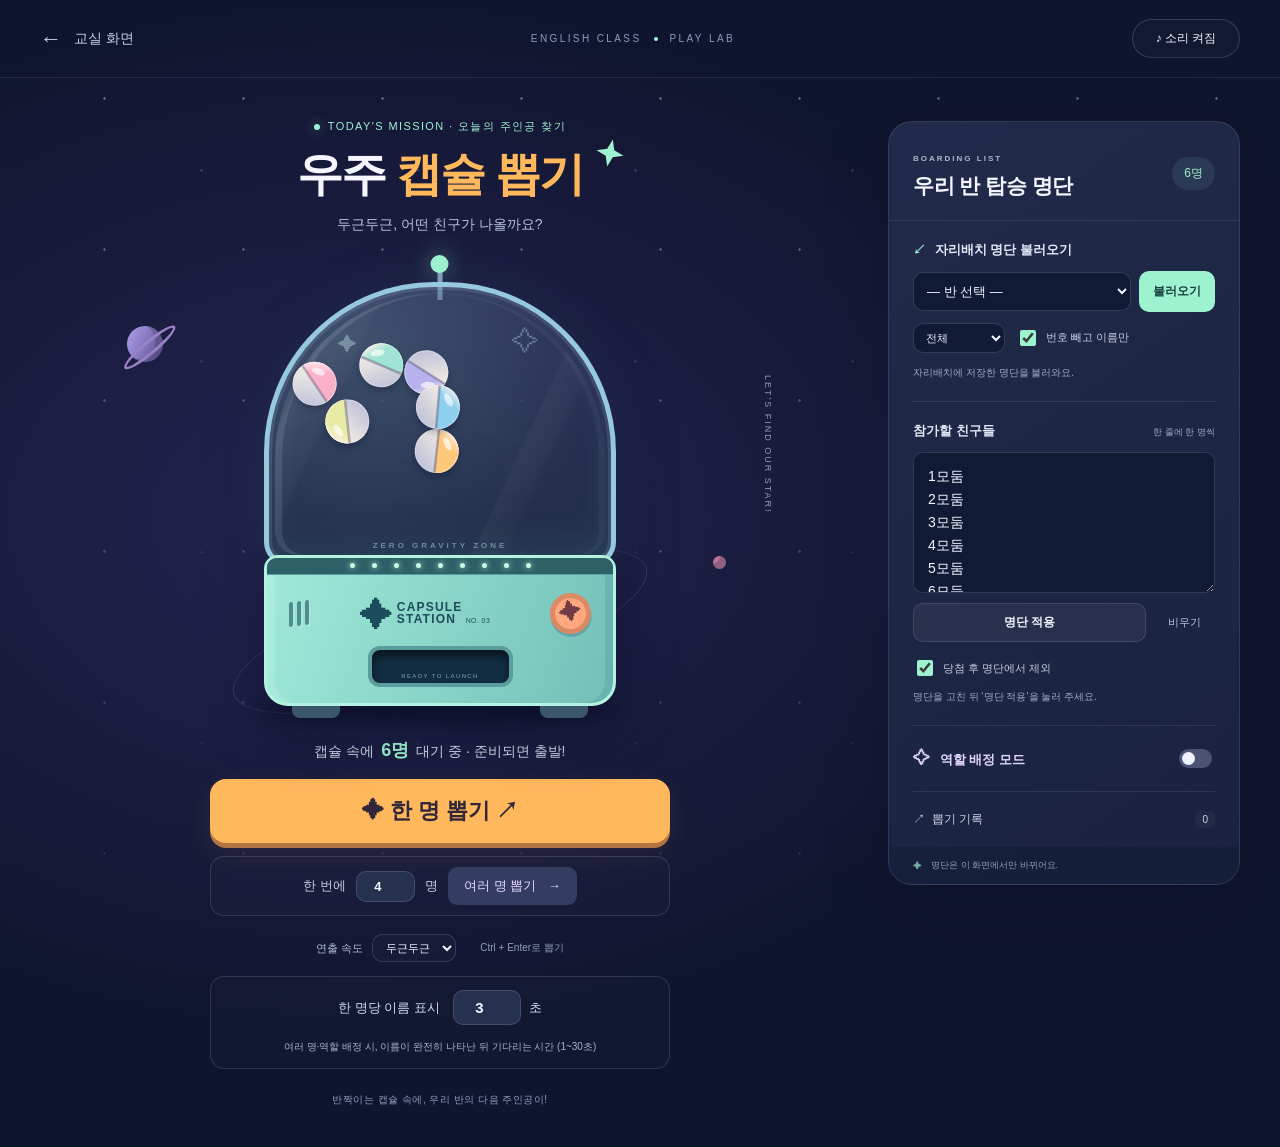
==== commit f455b600: "Allow teachers to set the winner name display duration Add a saved 1–30 second reading time, default" ====
--- a/capsule/index.html
+++ b/capsule/index.html
@@ -6,8 +6,8 @@
   <meta name="theme-color" content="#10152e">
   <meta name="description" content="우리 반의 오늘의 주인공! 통통 튀는 우주 캡슐로 한 명, 여러 명, 역할을 뽑아요.">
   <title>우주 캡슐 뽑기 · English Class</title>
-  <link rel="stylesheet" href="style.css?v=2">
-  <script src="app.js?v=2" defer></script>
+  <link rel="stylesheet" href="style.css?v=3">
+  <script src="app.js?v=3" defer></script>
 </head>
 <body>
   <div class="space-stars" aria-hidden="true"></div>
@@ -61,6 +61,11 @@
         <label for="pace">연출 속도</label>
         <select id="pace"><option value="normal">두근두근</option><option value="quick">빠르게</option></select>
         <span class="keyboard-hint">Ctrl + Enter로 뽑기</span>
+      </div>
+      <div class="reveal-options">
+        <label for="reveal-seconds">한 명당 이름 표시</label>
+        <div class="seconds-input"><input id="reveal-seconds" type="number" min="1" max="30" step="1" value="3" inputmode="numeric" aria-describedby="reveal-time-hint"><span>초</span></div>
+        <p id="reveal-time-hint">여러 명·역할 배정 시, 이름이 완전히 나타난 뒤 기다리는 시간 (1~30초)</p>
       </div>
       <p class="footnote">반짝이는 캡슐 속에, 우리 반의 다음 주인공이!</p>
     </section>
--- a/capsule/style.css
+++ b/capsule/style.css
@@ -89,6 +89,10 @@
 #draw-many span{margin-left:8px}
 .play-options{display:flex;align-items:center;justify-content:center;gap:9px;margin-top:18px;color:#b6bfd7;font-size:11px}
 .play-options select{padding:6px 9px;font-size:11px;background:#ffffff05}
+.reveal-options{max-width:460px;margin:14px auto 0;padding:13px 16px;display:flex;align-items:center;justify-content:center;gap:13px;flex-wrap:wrap;border:1px solid #ffffff1f;background:#ffffff04;border-radius:14px;font-size:13px;color:#d2daec}
+.seconds-input{display:flex;align-items:center;gap:8px}
+#reveal-seconds{width:68px;padding:8px 5px;text-align:center;font-size:15px;font-weight:700;background:#26304f}
+.reveal-options p{width:100%;margin:0;color:#a8b4d0;font-size:10px;line-height:1.7;word-break:keep-all}
 .keyboard-hint{font-size:10px;margin-left:15px;color:#939cbd}
 .footnote{font-size:10px;letter-spacing:.5px;color:#939cbd;margin:24px 0 0}
 .control-panel{background:linear-gradient(145deg,#222a4b,#1a2240);border:1px solid #ffffff18;border-radius:24px;box-shadow:0 20px 70px #02061826;margin-top:7px;overflow:hidden}
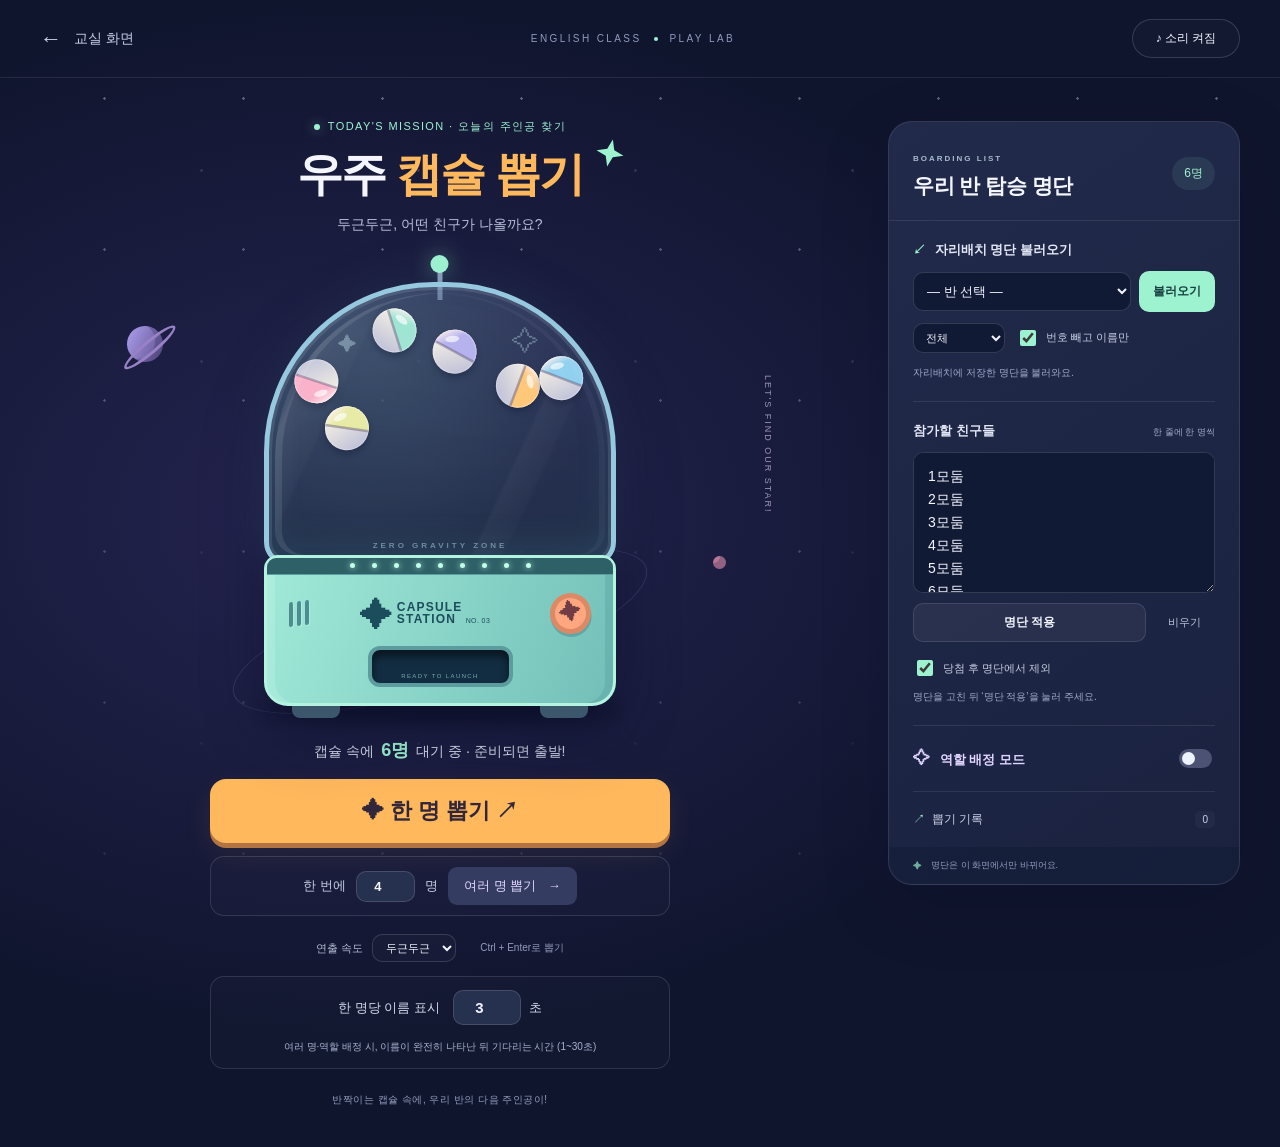
==== commit 0b1bbcd2: "Update site URLs and documentation for hachoriclass" ====
--- a/capsule/index.html
+++ b/capsule/index.html
@@ -1,142 +1,143 @@
-<!DOCTYPE html>
-<html lang="ko">
-<head>
-  <meta charset="UTF-8">
-  <meta name="viewport" content="width=device-width,initial-scale=1">
-  <meta name="theme-color" content="#10152e">
-  <meta name="description" content="우리 반의 오늘의 주인공! 통통 튀는 우주 캡슐로 한 명, 여러 명, 역할을 뽑아요.">
-  <title>우주 캡슐 뽑기 · English Class</title>
-  <link rel="stylesheet" href="style.css?v=3">
-  <script src="app.js?v=3" defer></script>
-</head>
-<body>
-  <div class="space-stars" aria-hidden="true"></div>
-  <header class="topbar">
-    <a class="back-link" href="../"><span aria-hidden="true">←</span> 교실 화면</a>
-    <span class="brand">ENGLISH CLASS <span class="brand-dot"></span> PLAY LAB</span>
-    <button id="sound" class="quiet-button" type="button" aria-pressed="true">♪ 소리 켜짐</button>
-  </header>
-  <main class="layout">
-    <section class="play-area" aria-labelledby="page-title">
-      <div class="mission-label"><span></span> TODAY'S MISSION · 오늘의 주인공 찾기</div>
-      <h1 id="page-title">우주 <span>캡슐 뽑기</span><svg viewBox="0 0 50 50" aria-hidden="true"><path d="M25 2 31 19 48 25 31 31 25 48 19 31 2 25 19 19Z"/></svg></h1>
-      <p class="intro">두근두근, 어떤 친구가 나올까요?</p>
-
-      <div class="machine-scene" id="machine-scene">
-        <span class="planet planet-one" aria-hidden="true"></span>
-        <span class="planet planet-two" aria-hidden="true"></span>
-        <span class="orbit-word" aria-hidden="true">LET'S FIND OUR STAR!</span>
-        <div class="machine" id="machine" aria-label="알록달록한 캡슐이 떠다니는 우주 캡슐 기계">
-          <div class="antenna" aria-hidden="true"><i></i></div>
-          <div class="dome">
-            <div class="dome-stars" aria-hidden="true">✦ <span>✧</span> ✦</div>
-            <canvas id="capsules" aria-hidden="true"></canvas>
-            <div class="glass-shine" aria-hidden="true"></div>
-            <div class="dome-label" aria-hidden="true">ZERO GRAVITY ZONE</div>
-          </div>
-          <div class="machine-base">
-            <div class="light-strip" aria-hidden="true"><i></i><i></i><i></i><i></i><i></i><i></i><i></i><i></i><i></i></div>
-            <div class="base-front">
-              <div class="vents" aria-hidden="true"><i></i><i></i><i></i></div>
-              <div class="station-mark" aria-hidden="true"><span>✦</span> CAPSULE<br>STATION <small>NO. 03</small></div>
-              <div class="dial" aria-hidden="true">✦</div>
-            </div>
-            <div class="chute" aria-hidden="true"><div class="delivery-capsule"></div><span>READY TO LAUNCH</span></div>
-          </div>
-          <div class="machine-feet" aria-hidden="true"><i></i><i></i></div>
-        </div>
-      </div>
-
-      <div class="flight-status" id="flight-status" role="status" aria-live="polite">캡슐을 준비하고 있어요.</div>
-      <div class="launch-controls">
-        <button id="draw-one" class="launch-button" type="button"><span aria-hidden="true">✦</span> 한 명 뽑기 <span aria-hidden="true">↗</span></button>
-        <div class="multi-controls">
-          <label for="pick-count">한 번에</label>
-          <input id="pick-count" type="number" min="1" max="999" value="4" inputmode="numeric" aria-label="여러 명 뽑기 인원">
-          <span>명</span>
-          <button id="draw-many" type="button">여러 명 뽑기 <span aria-hidden="true">→</span></button>
-        </div>
-      </div>
-      <div class="play-options">
-        <label for="pace">연출 속도</label>
-        <select id="pace"><option value="normal">두근두근</option><option value="quick">빠르게</option></select>
-        <span class="keyboard-hint">Ctrl + Enter로 뽑기</span>
-      </div>
-      <div class="reveal-options">
-        <label for="reveal-seconds">한 명당 이름 표시</label>
-        <div class="seconds-input"><input id="reveal-seconds" type="number" min="1" max="30" step="1" value="3" inputmode="numeric" aria-describedby="reveal-time-hint"><span>초</span></div>
-        <p id="reveal-time-hint">여러 명·역할 배정 시, 이름이 완전히 나타난 뒤 기다리는 시간 (1~30초)</p>
-      </div>
-      <p class="footnote">반짝이는 캡슐 속에, 우리 반의 다음 주인공이!</p>
-    </section>
-
-    <aside class="control-panel" aria-label="명단과 뽑기 설정">
-      <div class="panel-heading"><div><span class="eyebrow">BOARDING LIST</span><h2>우리 반 탑승 명단</h2></div><span id="pool-count" class="count-pill">0명</span></div>
-      <fieldset id="settings" class="settings">
-        <section class="panel-section">
-          <h3><span aria-hidden="true">↙</span> 자리배치 명단 불러오기</h3>
-          <div class="row"><label class="sr-only" for="class-select">반 선택</label><select id="class-select"><option value="">— 반 선택 —</option>
-<option value="3-3-영어">3-3-영어</option>
-<option value="3-4-영어">3-4-영어</option>
-<option value="4-1-영어">4-1-영어</option>
-<option value="4-2-영어">4-2-영어</option>
-<option value="4-3-영어">4-3-영어</option>
-<option value="5-1-과학">5-1-과학</option>
-<option value="5-2-과학">5-2-과학</option>
-<option value="5-3-과학">5-3-과학</option>
-<option value="6-1-과학">6-1-과학</option>
-<option value="6-2-과학">6-2-과학</option>
-<option value="6-3-과학">6-3-과학</option></select><button id="load-class" class="mint-button" type="button">불러오기</button></div>
-          <div class="filter-row"><label class="sr-only" for="gender-filter">명단 필터</label><select id="gender-filter"><option value="all">전체</option><option value="male">남학생만</option><option value="female">여학생만</option></select><label class="check"><input type="checkbox" id="strip-number" checked> 번호 빼고 이름만</label></div>
-          <p id="load-status" class="hint" role="status">자리배치에 저장한 명단을 불러와요.</p>
-        </section>
-        <section class="panel-section">
-          <div class="section-heading"><h3><label for="names">참가할 친구들</label></h3><span class="hint">한 줄에 한 명씩</span></div>
-          <textarea id="names" rows="5" spellcheck="false">1모둠
-2모둠
-3모둠
-4모둠
-5모둠
-6모둠</textarea>
-          <div class="row"><button id="apply-names" class="soft-button" type="button">명단 적용</button><button id="clear-names" class="text-button" type="button">비우기</button></div>
-          <label class="check remove-check"><input type="checkbox" id="remove-winners" checked> 당첨 후 명단에서 제외</label>
-          <p id="names-status" class="hint" role="status">명단을 고친 뒤 ‘명단 적용’을 눌러 주세요.</p>
-        </section>
-        <section class="panel-section role-section">
-          <label class="role-toggle" for="role-mode"><span><span aria-hidden="true">✧</span> 역할 배정 모드</span><input type="checkbox" id="role-mode" role="switch"></label>
-          <div id="role-box" hidden>
-            <label class="sr-only" for="roles">배정할 역할</label>
-            <textarea id="roles" rows="4" placeholder="왕&#10;신하 x3&#10;농부"></textarea>
-            <p class="hint">‘신하 x3’처럼 쓰면 같은 역할을 3명에게 배정해요.</p>
-            <div class="row presets"><label class="sr-only" for="preset-select">저장한 역할 세트</label><select id="preset-select"><option value="">저장한 역할 세트</option></select><button id="save-preset" class="icon-button" type="button" title="역할 세트 저장" aria-label="역할 세트 저장">＋</button><button id="delete-preset" class="icon-button" type="button" title="선택한 역할 세트 삭제" aria-label="선택한 역할 세트 삭제">−</button></div>
-            <p id="role-status" class="role-summary"></p>
-          </div>
-        </section>
-      </fieldset>
-      <details class="history-section"><summary>뽑기 기록 <span id="history-count">0</span></summary><ol id="history-list"><li class="empty-history">첫 번째 주인공을 뽑아 보세요.</li></ol></details>
-      <div class="panel-footer"><span aria-hidden="true">✦</span> 명단은 이 화면에서만 바뀌어요.</div>
-    </aside>
-  </main>
-
-  <dialog id="result-dialog" aria-labelledby="result-title">
-    <div class="result-header"><span class="eyebrow" id="result-eyebrow">MISSION COMPLETE</span><h2 id="result-title">오늘의 주인공!</h2><p id="result-subtitle" role="status" aria-live="polite">캡슐이 열리고 있어요.</p></div>
-    <div id="spotlight" class="spotlight" aria-live="off">
-      <div class="spotlight-rays" aria-hidden="true"></div>
-      <div class="landing-ring ring-one" aria-hidden="true"></div><div class="landing-ring ring-two" aria-hidden="true"></div>
-      <div class="landing-shadow" aria-hidden="true"></div>
-      <div id="capsule-flight" class="capsule-flight" aria-hidden="true">
-        <div class="flight-trail"></div>
-        <div class="hero-capsule"><div class="hero-top"><span>✦</span></div><div class="hero-bottom"></div><div class="hero-seal">★</div></div>
-      </div>
-      <div class="burst-stars" aria-hidden="true"><i>✦</i><i>✧</i><i>✦</i><i>✧</i><i>✦</i><i>✧</i></div>
-      <div class="spotlight-label" id="spotlight-role"></div>
-      <div class="spotlight-name" id="spotlight-name"></div>
-      <div class="spotlight-progress" id="spotlight-progress"></div>
-    </div>
-    <div id="winner-cards" class="winner-cards"></div>
-    <div class="result-actions"><button id="keep-winners" class="soft-button" type="button">명단 유지</button><button id="exclude-winners" class="launch-button" type="button">제외하고 계속 <span aria-hidden="true">↗</span></button></div>
-  </dialog>
-  <canvas id="confetti" aria-hidden="true"></canvas>
-</body>
-</html>
-
+<!DOCTYPE html>
+<html lang="ko">
+<head>
+  <meta charset="UTF-8">
+  <meta name="viewport" content="width=device-width,initial-scale=1">
+  <meta name="theme-color" content="#10152e">
+  <meta name="description" content="우리 반의 오늘의 주인공! 통통 튀는 우주 캡슐로 한 명, 여러 명, 역할을 뽑아요.">
+  <title>우주 캡슐 뽑기 · English Class</title>
+  <link rel="canonical" href="https://hachori.github.io/hachoriclass/capsule/">
+  <link rel="stylesheet" href="style.css?v=3">
+  <script src="app.js?v=3" defer></script>
+</head>
+<body>
+  <div class="space-stars" aria-hidden="true"></div>
+  <header class="topbar">
+    <a class="back-link" href="../"><span aria-hidden="true">←</span> 교실 화면</a>
+    <span class="brand">ENGLISH CLASS <span class="brand-dot"></span> PLAY LAB</span>
+    <button id="sound" class="quiet-button" type="button" aria-pressed="true">♪ 소리 켜짐</button>
+  </header>
+  <main class="layout">
+    <section class="play-area" aria-labelledby="page-title">
+      <div class="mission-label"><span></span> TODAY'S MISSION · 오늘의 주인공 찾기</div>
+      <h1 id="page-title">우주 <span>캡슐 뽑기</span><svg viewBox="0 0 50 50" aria-hidden="true"><path d="M25 2 31 19 48 25 31 31 25 48 19 31 2 25 19 19Z"/></svg></h1>
+      <p class="intro">두근두근, 어떤 친구가 나올까요?</p>
+
+      <div class="machine-scene" id="machine-scene">
+        <span class="planet planet-one" aria-hidden="true"></span>
+        <span class="planet planet-two" aria-hidden="true"></span>
+        <span class="orbit-word" aria-hidden="true">LET'S FIND OUR STAR!</span>
+        <div class="machine" id="machine" aria-label="알록달록한 캡슐이 떠다니는 우주 캡슐 기계">
+          <div class="antenna" aria-hidden="true"><i></i></div>
+          <div class="dome">
+            <div class="dome-stars" aria-hidden="true">✦ <span>✧</span> ✦</div>
+            <canvas id="capsules" aria-hidden="true"></canvas>
+            <div class="glass-shine" aria-hidden="true"></div>
+            <div class="dome-label" aria-hidden="true">ZERO GRAVITY ZONE</div>
+          </div>
+          <div class="machine-base">
+            <div class="light-strip" aria-hidden="true"><i></i><i></i><i></i><i></i><i></i><i></i><i></i><i></i><i></i></div>
+            <div class="base-front">
+              <div class="vents" aria-hidden="true"><i></i><i></i><i></i></div>
+              <div class="station-mark" aria-hidden="true"><span>✦</span> CAPSULE<br>STATION <small>NO. 03</small></div>
+              <div class="dial" aria-hidden="true">✦</div>
+            </div>
+            <div class="chute" aria-hidden="true"><div class="delivery-capsule"></div><span>READY TO LAUNCH</span></div>
+          </div>
+          <div class="machine-feet" aria-hidden="true"><i></i><i></i></div>
+        </div>
+      </div>
+
+      <div class="flight-status" id="flight-status" role="status" aria-live="polite">캡슐을 준비하고 있어요.</div>
+      <div class="launch-controls">
+        <button id="draw-one" class="launch-button" type="button"><span aria-hidden="true">✦</span> 한 명 뽑기 <span aria-hidden="true">↗</span></button>
+        <div class="multi-controls">
+          <label for="pick-count">한 번에</label>
+          <input id="pick-count" type="number" min="1" max="999" value="4" inputmode="numeric" aria-label="여러 명 뽑기 인원">
+          <span>명</span>
+          <button id="draw-many" type="button">여러 명 뽑기 <span aria-hidden="true">→</span></button>
+        </div>
+      </div>
+      <div class="play-options">
+        <label for="pace">연출 속도</label>
+        <select id="pace"><option value="normal">두근두근</option><option value="quick">빠르게</option></select>
+        <span class="keyboard-hint">Ctrl + Enter로 뽑기</span>
+      </div>
+      <div class="reveal-options">
+        <label for="reveal-seconds">한 명당 이름 표시</label>
+        <div class="seconds-input"><input id="reveal-seconds" type="number" min="1" max="30" step="1" value="3" inputmode="numeric" aria-describedby="reveal-time-hint"><span>초</span></div>
+        <p id="reveal-time-hint">여러 명·역할 배정 시, 이름이 완전히 나타난 뒤 기다리는 시간 (1~30초)</p>
+      </div>
+      <p class="footnote">반짝이는 캡슐 속에, 우리 반의 다음 주인공이!</p>
+    </section>
+
+    <aside class="control-panel" aria-label="명단과 뽑기 설정">
+      <div class="panel-heading"><div><span class="eyebrow">BOARDING LIST</span><h2>우리 반 탑승 명단</h2></div><span id="pool-count" class="count-pill">0명</span></div>
+      <fieldset id="settings" class="settings">
+        <section class="panel-section">
+          <h3><span aria-hidden="true">↙</span> 자리배치 명단 불러오기</h3>
+          <div class="row"><label class="sr-only" for="class-select">반 선택</label><select id="class-select"><option value="">— 반 선택 —</option>
+<option value="3-3-영어">3-3-영어</option>
+<option value="3-4-영어">3-4-영어</option>
+<option value="4-1-영어">4-1-영어</option>
+<option value="4-2-영어">4-2-영어</option>
+<option value="4-3-영어">4-3-영어</option>
+<option value="5-1-과학">5-1-과학</option>
+<option value="5-2-과학">5-2-과학</option>
+<option value="5-3-과학">5-3-과학</option>
+<option value="6-1-과학">6-1-과학</option>
+<option value="6-2-과학">6-2-과학</option>
+<option value="6-3-과학">6-3-과학</option></select><button id="load-class" class="mint-button" type="button">불러오기</button></div>
+          <div class="filter-row"><label class="sr-only" for="gender-filter">명단 필터</label><select id="gender-filter"><option value="all">전체</option><option value="male">남학생만</option><option value="female">여학생만</option></select><label class="check"><input type="checkbox" id="strip-number" checked> 번호 빼고 이름만</label></div>
+          <p id="load-status" class="hint" role="status">자리배치에 저장한 명단을 불러와요.</p>
+        </section>
+        <section class="panel-section">
+          <div class="section-heading"><h3><label for="names">참가할 친구들</label></h3><span class="hint">한 줄에 한 명씩</span></div>
+          <textarea id="names" rows="5" spellcheck="false">1모둠
+2모둠
+3모둠
+4모둠
+5모둠
+6모둠</textarea>
+          <div class="row"><button id="apply-names" class="soft-button" type="button">명단 적용</button><button id="clear-names" class="text-button" type="button">비우기</button></div>
+          <label class="check remove-check"><input type="checkbox" id="remove-winners" checked> 당첨 후 명단에서 제외</label>
+          <p id="names-status" class="hint" role="status">명단을 고친 뒤 ‘명단 적용’을 눌러 주세요.</p>
+        </section>
+        <section class="panel-section role-section">
+          <label class="role-toggle" for="role-mode"><span><span aria-hidden="true">✧</span> 역할 배정 모드</span><input type="checkbox" id="role-mode" role="switch"></label>
+          <div id="role-box" hidden>
+            <label class="sr-only" for="roles">배정할 역할</label>
+            <textarea id="roles" rows="4" placeholder="왕&#10;신하 x3&#10;농부"></textarea>
+            <p class="hint">‘신하 x3’처럼 쓰면 같은 역할을 3명에게 배정해요.</p>
+            <div class="row presets"><label class="sr-only" for="preset-select">저장한 역할 세트</label><select id="preset-select"><option value="">저장한 역할 세트</option></select><button id="save-preset" class="icon-button" type="button" title="역할 세트 저장" aria-label="역할 세트 저장">＋</button><button id="delete-preset" class="icon-button" type="button" title="선택한 역할 세트 삭제" aria-label="선택한 역할 세트 삭제">−</button></div>
+            <p id="role-status" class="role-summary"></p>
+          </div>
+        </section>
+      </fieldset>
+      <details class="history-section"><summary>뽑기 기록 <span id="history-count">0</span></summary><ol id="history-list"><li class="empty-history">첫 번째 주인공을 뽑아 보세요.</li></ol></details>
+      <div class="panel-footer"><span aria-hidden="true">✦</span> 명단은 이 화면에서만 바뀌어요.</div>
+    </aside>
+  </main>
+
+  <dialog id="result-dialog" aria-labelledby="result-title">
+    <div class="result-header"><span class="eyebrow" id="result-eyebrow">MISSION COMPLETE</span><h2 id="result-title">오늘의 주인공!</h2><p id="result-subtitle" role="status" aria-live="polite">캡슐이 열리고 있어요.</p></div>
+    <div id="spotlight" class="spotlight" aria-live="off">
+      <div class="spotlight-rays" aria-hidden="true"></div>
+      <div class="landing-ring ring-one" aria-hidden="true"></div><div class="landing-ring ring-two" aria-hidden="true"></div>
+      <div class="landing-shadow" aria-hidden="true"></div>
+      <div id="capsule-flight" class="capsule-flight" aria-hidden="true">
+        <div class="flight-trail"></div>
+        <div class="hero-capsule"><div class="hero-top"><span>✦</span></div><div class="hero-bottom"></div><div class="hero-seal">★</div></div>
+      </div>
+      <div class="burst-stars" aria-hidden="true"><i>✦</i><i>✧</i><i>✦</i><i>✧</i><i>✦</i><i>✧</i></div>
+      <div class="spotlight-label" id="spotlight-role"></div>
+      <div class="spotlight-name" id="spotlight-name"></div>
+      <div class="spotlight-progress" id="spotlight-progress"></div>
+    </div>
+    <div id="winner-cards" class="winner-cards"></div>
+    <div class="result-actions"><button id="keep-winners" class="soft-button" type="button">명단 유지</button><button id="exclude-winners" class="launch-button" type="button">제외하고 계속 <span aria-hidden="true">↗</span></button></div>
+  </dialog>
+  <canvas id="confetti" aria-hidden="true"></canvas>
+</body>
+</html>
+
